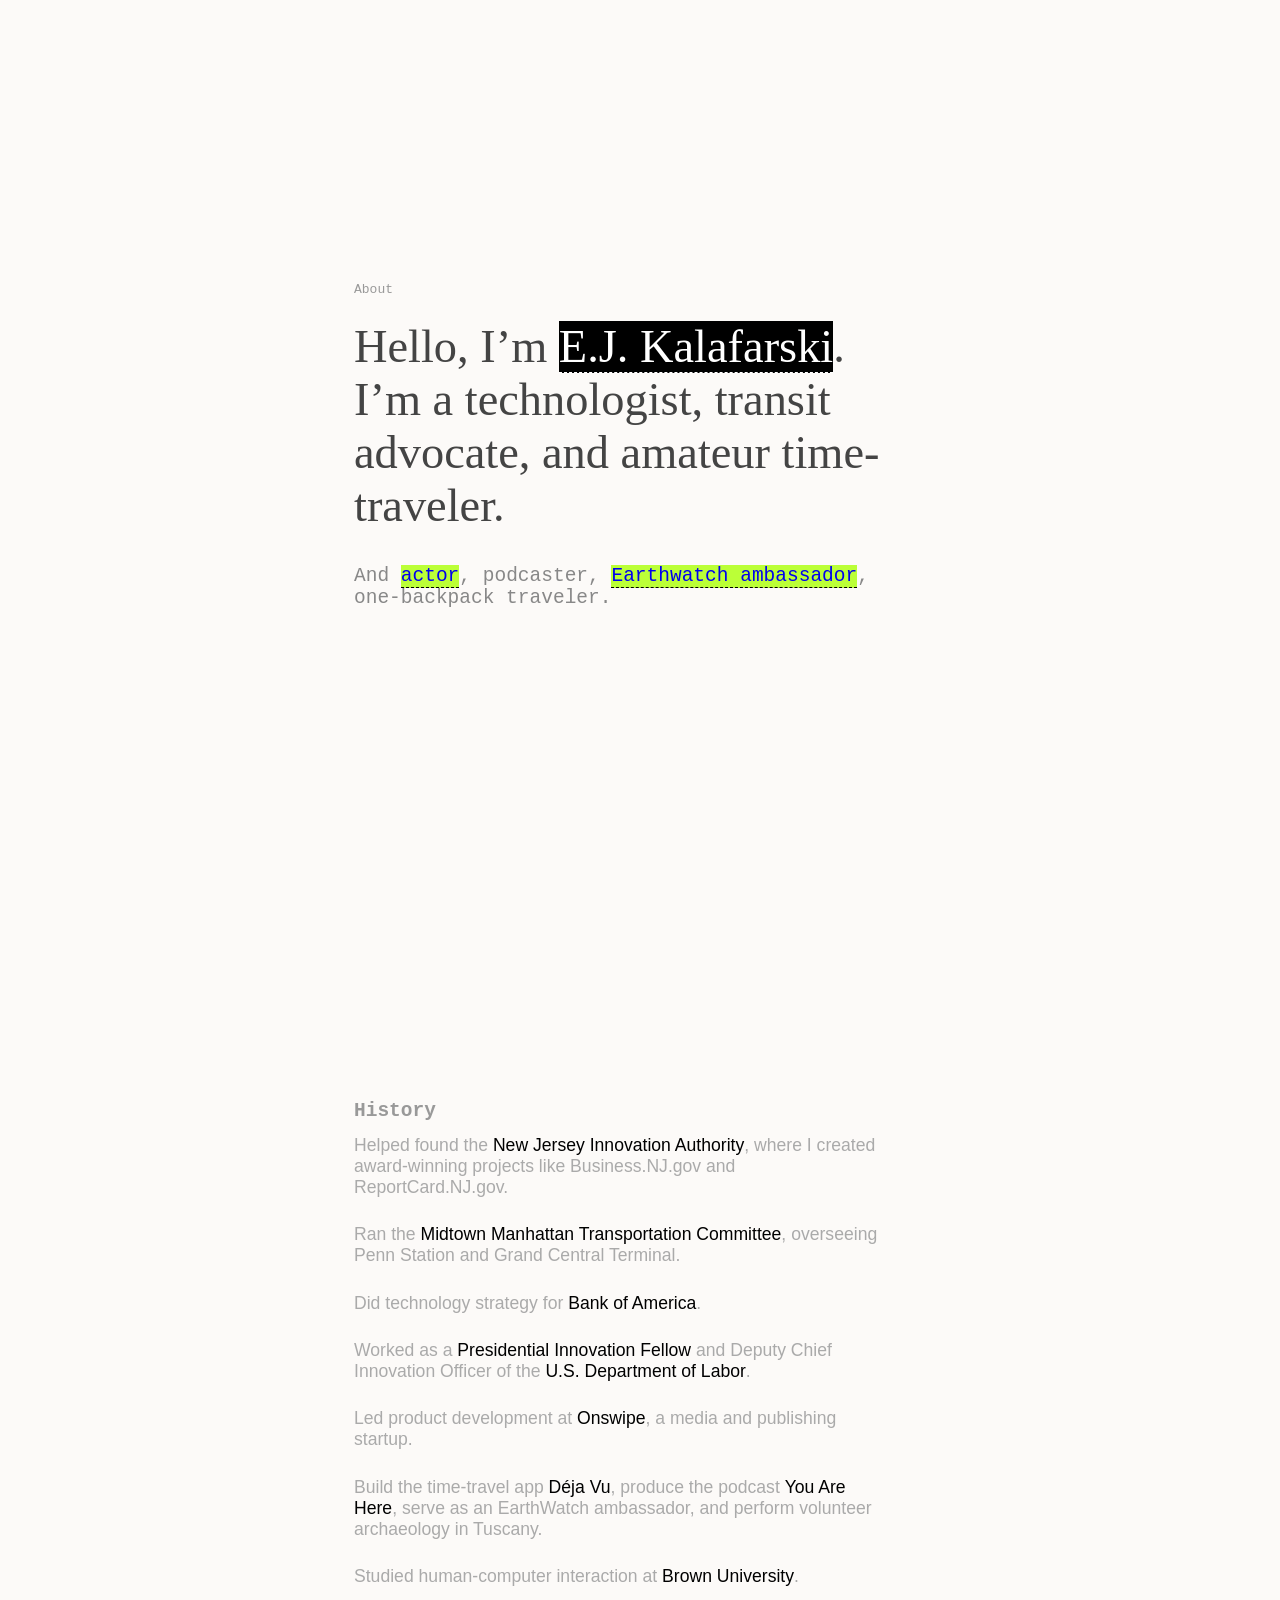
==== layouts/index.html @ 82552f63 "Wide card" ====
<!DOCTYPE html>
<html lang="en">
<head>
    <meta charset="UTF-8">
    <meta name="viewport" content="width=device-width, initial-scale=1.0">
    <title>E.J. Kalafarski</title>

    <!-- Favicon -->
    <link rel="icon" href="/images/favicon.ico">
    <link rel="icon" href="/images/favicon.png">
    <link rel="icon" href="/images/favicon.svg">
    <link rel="apple-touch-icon" href="/images/apple-touch-icon.png">
    <link rel="me" href="https://mastodon.social/@ejkalafarski"/>

    <!-- SEO Meta Tags -->
    <meta name="description" content="E.J. Kalafarski is a technologist with the New Jersey Innovation Authority and the creator of You Are Here.">
    <meta name="keywords" content="E.J. Kalafarski, technologist, innovation, You Are Here, Presidential Innovation Fellow, human-computer interaction">
    <meta name="author" content="E.J. Kalafarski">
    <meta name="robots" content="index, follow">
    <link rel="canonical" href="https://ejkalafarski">

    <!-- Open Graph / Facebook -->
    <meta property="og:type" content="website">
    <meta property="og:url" content="https://ejkalafarski.com">
    <meta property="og:title" content="E.J. Kalafarski">
    <meta property="og:description" content="Technologist with the New Jersey Innovation Authority and the creator of You Are Here.">
    <meta property="og:image" content="/images/k-wide-card.png"/>
    <meta property="og:site_name" content="E.J. Kalafarski">
    <meta property="og:locale" content="en_US">

    <!-- Twitter -->
    <meta name="twitter:card" content="summary_large_image">
    <meta name="twitter:site" content="@ejkalafarski">
    <meta name="twitter:creator" content="@ejkalafarski">
    <meta name="twitter:url" content="https://ejkalafarski.com">
    <meta name="twitter:title" content="E.J. Kalafarski — Technologist">
    <meta name="twitter:description" content="Technologist with the New Jersey Innovation Authority and the creator of You Are Here.">
    <meta name="twitter:image" content="https://daringfireball.net/graphics/df-wide-card.png">

    <style>
    * {
        margin: 0;
        padding: 0;
        box-sizing: border-box;
    }

    ::selection {
        background-color: #ffb7b7;
    }

    body {
        background-color: #FCFAF8;
        font-family: Georgia;
    }

    main {
        max-width: 620px;
        margin: 0 auto;
        padding: 0 24px;
        padding-right: 60px;
    }

    section {
        min-height: 100vh;
        display: flex;
        flex-direction: column;
        justify-content: center;
        padding: 80px 0;
    }

    h1 {
        font-size: 2.9em;
        font-weight: normal;
        color: #444;
        padding: .5em 0;
    }

    h1 strong {
        background-color: black;
        color: white;
        border-bottom: 1px dashed white;
    }

    .subhead {
        font-size: 1.5em;
        font-weight: normal;
        color: #888;
        padding: .5em 0;
    }

    ul {
        padding: 0;
        margin: 0;
    }

    li {
        font-family: sans-serif;
        font-size: 1.1em;
        font-weight: 100;
        color: #aaa;
        padding: .75em 0;
        list-style: none;
    }

    a {
        background: #BBFF37;
        text-decoration: none;
        border-bottom: 1px dashed black;
    }

    strong {
        font-weight: normal;
        color: black;
    }

    section p, h2 {
        font-family: monospace; color: #999;
    }

    @media (max-width: 768px) {
        main {
            padding-right: 50px;
        }

        section {
            min-height: auto;
            padding: 70px 0;
        }
    }
    </style>

    <!-- Google tag (gtag.js) -->
    <script async src="https://www.googletagmanager.com/gtag/js?id=G-PQM5FTX5YG"></script>
    <script>
      window.dataLayer = window.dataLayer || [];
      function gtag(){dataLayer.push(arguments);}
      gtag('js', new Date());

      gtag('config', 'G-PQM5FTX5YG');
    </script>

</head>
<body>
    <main>
        <section>
            <p>About</p>
            <h1>
                Hello, I’m <strong>E.J. Kalafarski</strong>. I’m a technologist, transit advocate, and amateur time-traveler.
            </h1>
            <p class="subhead">
                And <a href="https://www.backstage.com/tal/ejkalafarski/" target="_blank">actor</a>, podcaster, <a href="https://earthwatch.org/stories/thinking-lot-about-roman-empire" target="_blank">Earthwatch ambassador</a>, one-backpack traveler.
            </h2>
        </section>
        <section>
            <h2>History</h2>
            <ul>
                <li>
                    Helped found the <strong>New Jersey Innovation Authority</strong>, where I created award-winning projects like Business.NJ.gov and ReportCard.NJ.gov.
                </li>
                <li>
                    Ran the <strong>Midtown Manhattan Transportation Committee</strong>, overseeing Penn Station and Grand Central Terminal.
                </li>
                <li>
                    Did technology strategy for <strong>Bank of America</strong>.
                </li>
                <li>
                    Worked as a <strong>Presidential Innovation Fellow</strong> and Deputy Chief Innovation Officer of the <strong>U.S. Department of Labor</strong>.
                </li>
                <li>
                    Led product development at <strong>Onswipe</strong>, a media and publishing startup.
                </li>
                <li>
                    Build the time-travel app <strong>Déja Vu</strong>, produce the podcast <strong>You Are Here</strong>, serve as an EarthWatch ambassador, and perform volunteer archaeology in Tuscany.
                </li>
                <li>
                    Studied human-computer interaction at <strong>Brown University</strong>.
                </li>
            </ul>
        </section>

    </main>
</body>
</html>
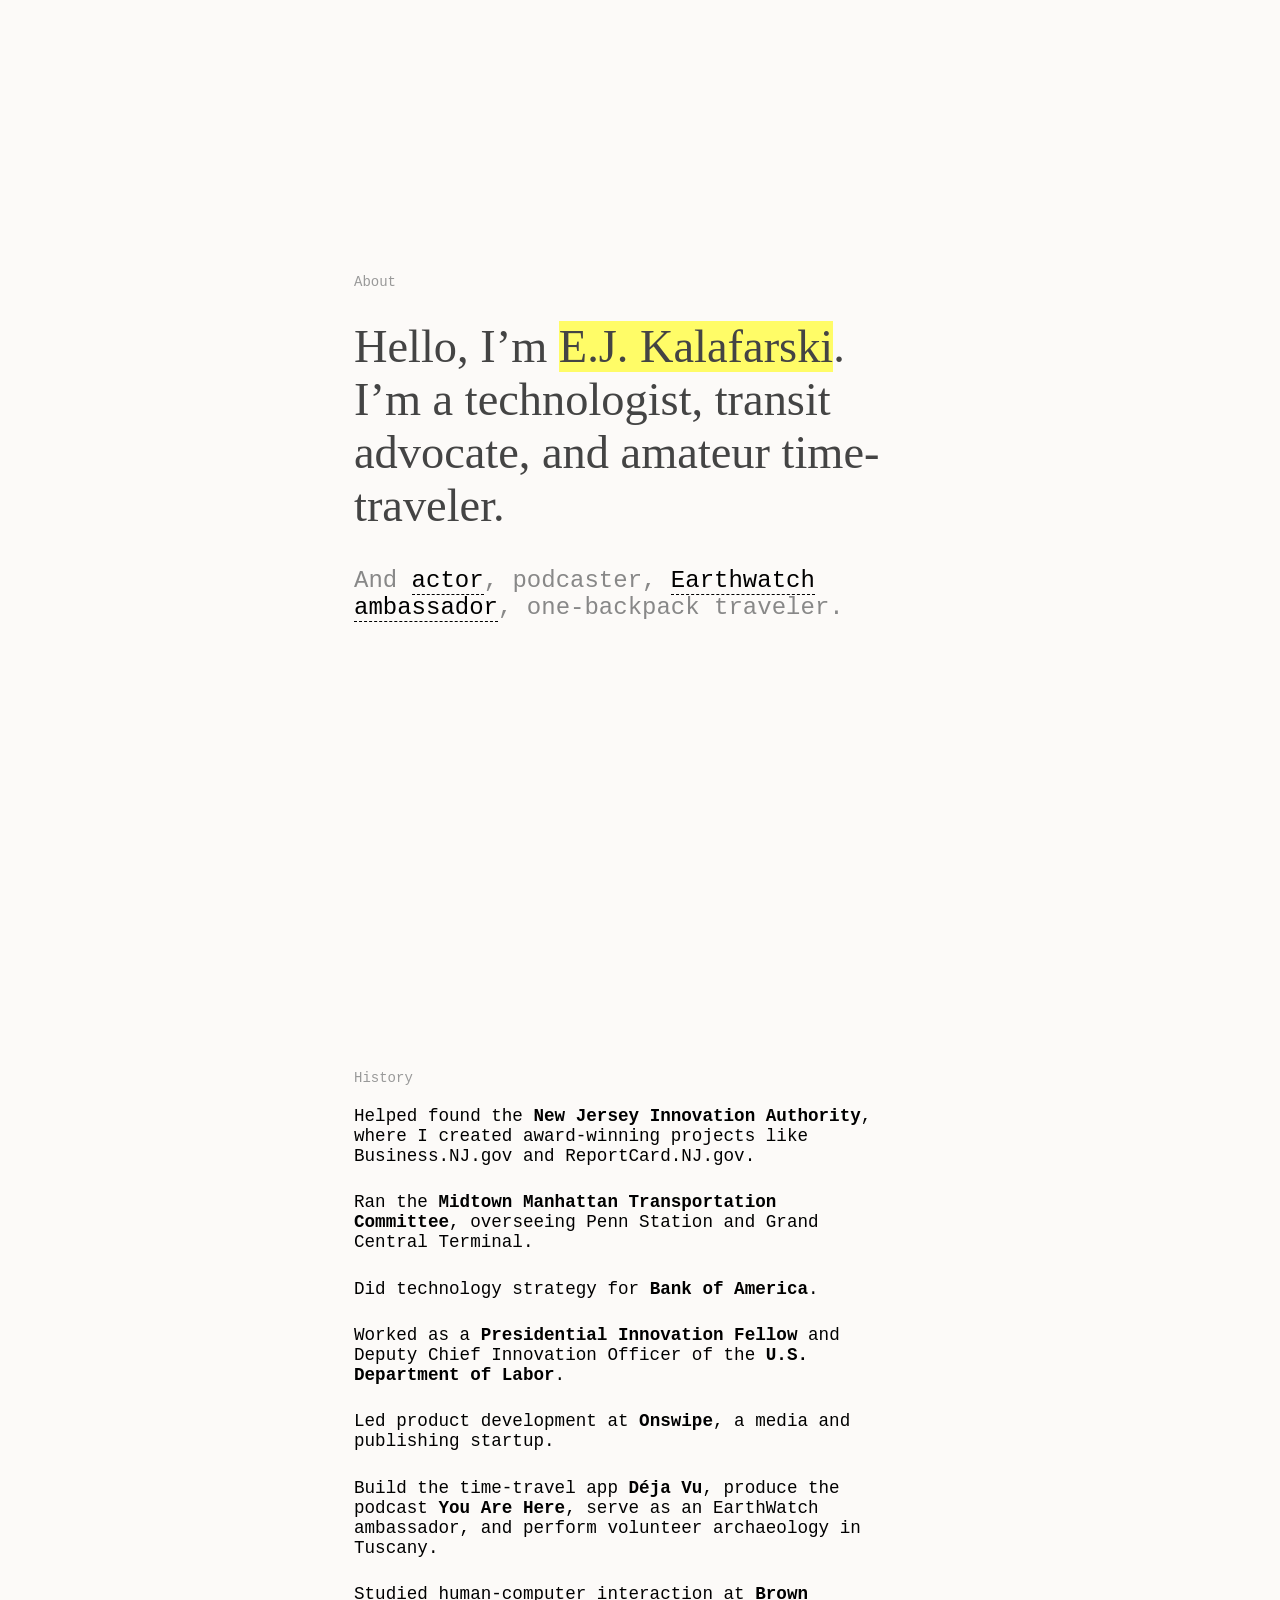
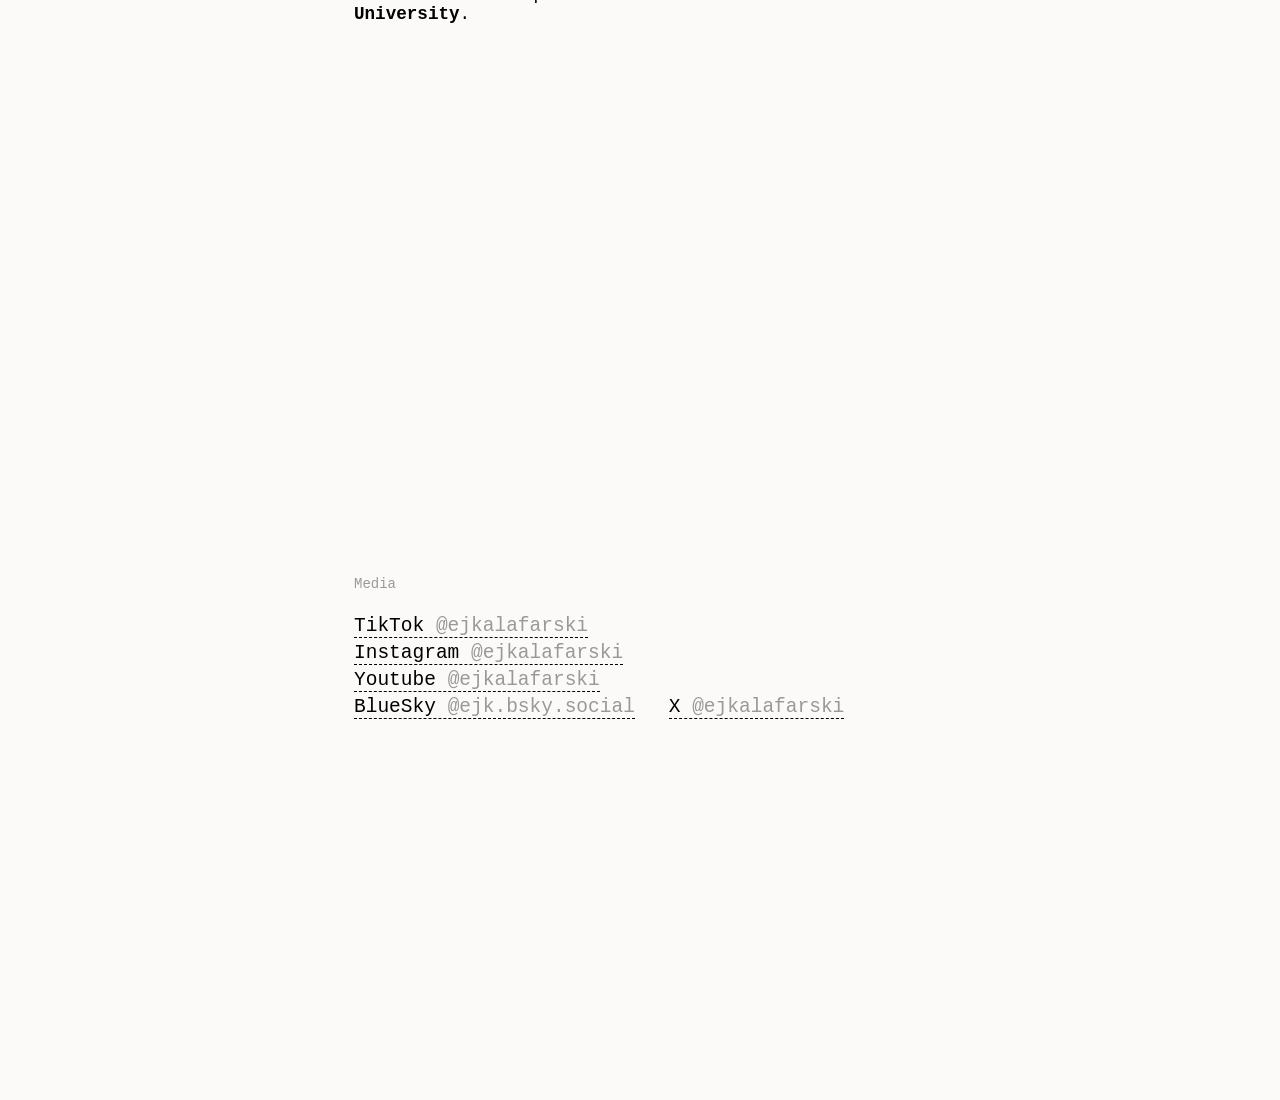
==== commit c5270476: "Redid homepage styles" ====
--- a/layouts/index.html
+++ b/layouts/index.html
@@ -50,7 +50,7 @@
 
     body {
         background-color: #FCFAF8;
-        font-family: Georgia;
+        font-family: -apple-system, monospace;
     }
 
     main {
@@ -69,6 +69,7 @@
     }
 
     h1 {
+        font-family: Georgia;
         font-size: 2.9em;
         font-weight: normal;
         color: #444;
@@ -76,14 +77,13 @@
     }
 
     h1 strong {
-        background-color: black;
-        color: white;
-        border-bottom: 1px dashed white;
-    }
-
-    .subhead {
+        background: #FFFC67;
+        font-weight: normal;
+    }
+
+    .subhead, nav {
         font-size: 1.5em;
-        font-weight: normal;
+        font-weight: 300;
         color: #888;
         padding: .5em 0;
     }
@@ -94,27 +94,42 @@
     }
 
     li {
-        font-family: sans-serif;
+        font-weight: 300;
         font-size: 1.1em;
-        font-weight: 100;
-        color: #aaa;
         padding: .75em 0;
         list-style: none;
     }
 
     a {
-        background: #BBFF37;
         text-decoration: none;
         border-bottom: 1px dashed black;
-    }
-
-    strong {
+        color: black;
+    }
+
+    a:hover {
+        background: #B6E3FF;
+    }
+
+    section ul li strong {
+        font-weight: 600;
+        color: black;
+    }
+
+    section p, h2 {
+        color: #999;
+        padding: .5em 0;
+        font-size: 14px;
         font-weight: normal;
-        color: black;
-    }
-
-    section p, h2 {
-        font-family: monospace; color: #999;
+    }
+
+    nav a {
+        margin-right: 1em;
+        font-family: monospace;
+        white-space: nowrap;
+    }
+
+    nav a span {
+        color: #999;
     }
 
     @media (max-width: 768px) {
@@ -177,7 +192,16 @@
                 </li>
             </ul>
         </section>
-
+        <section>
+            <h2>Media</h2>
+            <nav>
+                <a href="https://www.tiktok.com/@ejkalafarski">TikTok <span>@ejkalafarski</span></a>
+                <a href="https://www.instagram.com/ejkalafarski/">Instagram <span>@ejkalafarski</span></a>
+                <a href="https://www.youtube.com/@ejkalafarski">Youtube <span>@ejkalafarski</span></a>
+                <a href="https://bsky.app/profile/ejk.bsky.social">BlueSky <span>@ejk.bsky.social</span></a>
+                <a href="https://x.com/ejkalafarski">X <span>@ejkalafarski</span></a>
+            </nav>
+        </section>
     </main>
 </body>
 </html>
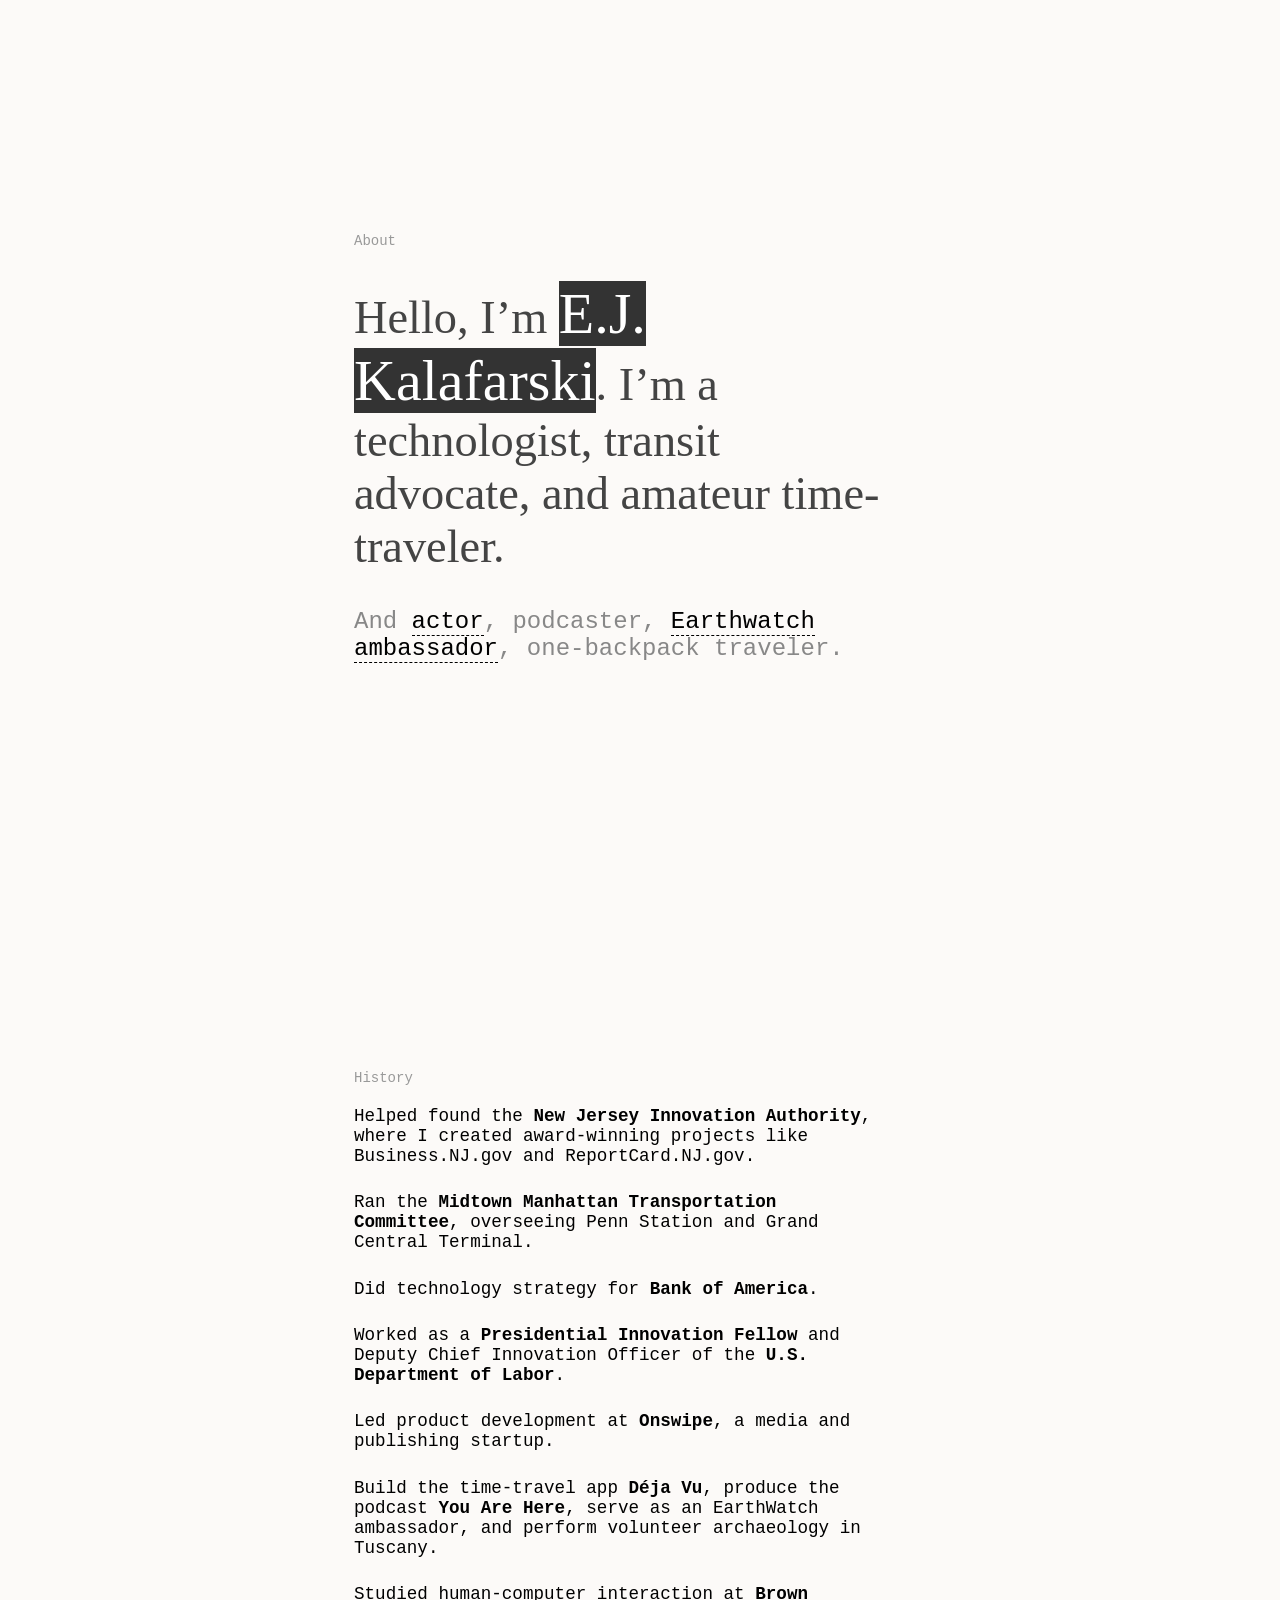
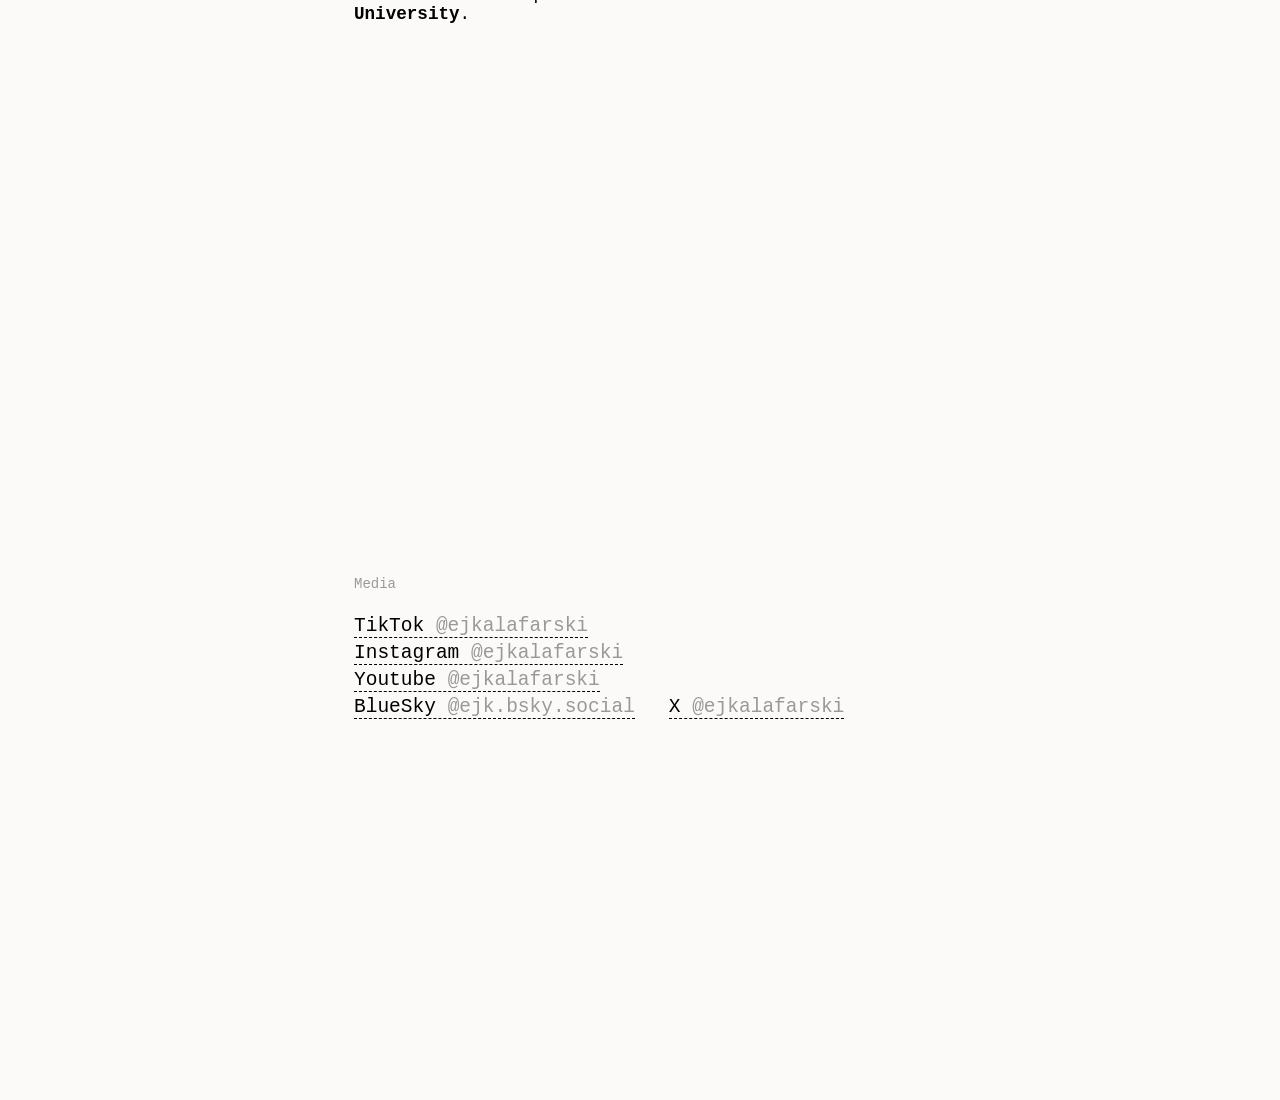
==== commit 48ec1f9d: "Name size" ====
--- a/layouts/index.html
+++ b/layouts/index.html
@@ -78,6 +78,9 @@
 
     h1 strong {
         background: #FFFC67;
+        background: #333;
+        font-size: 1.25em;
+        color: white;
         font-weight: normal;
     }
 
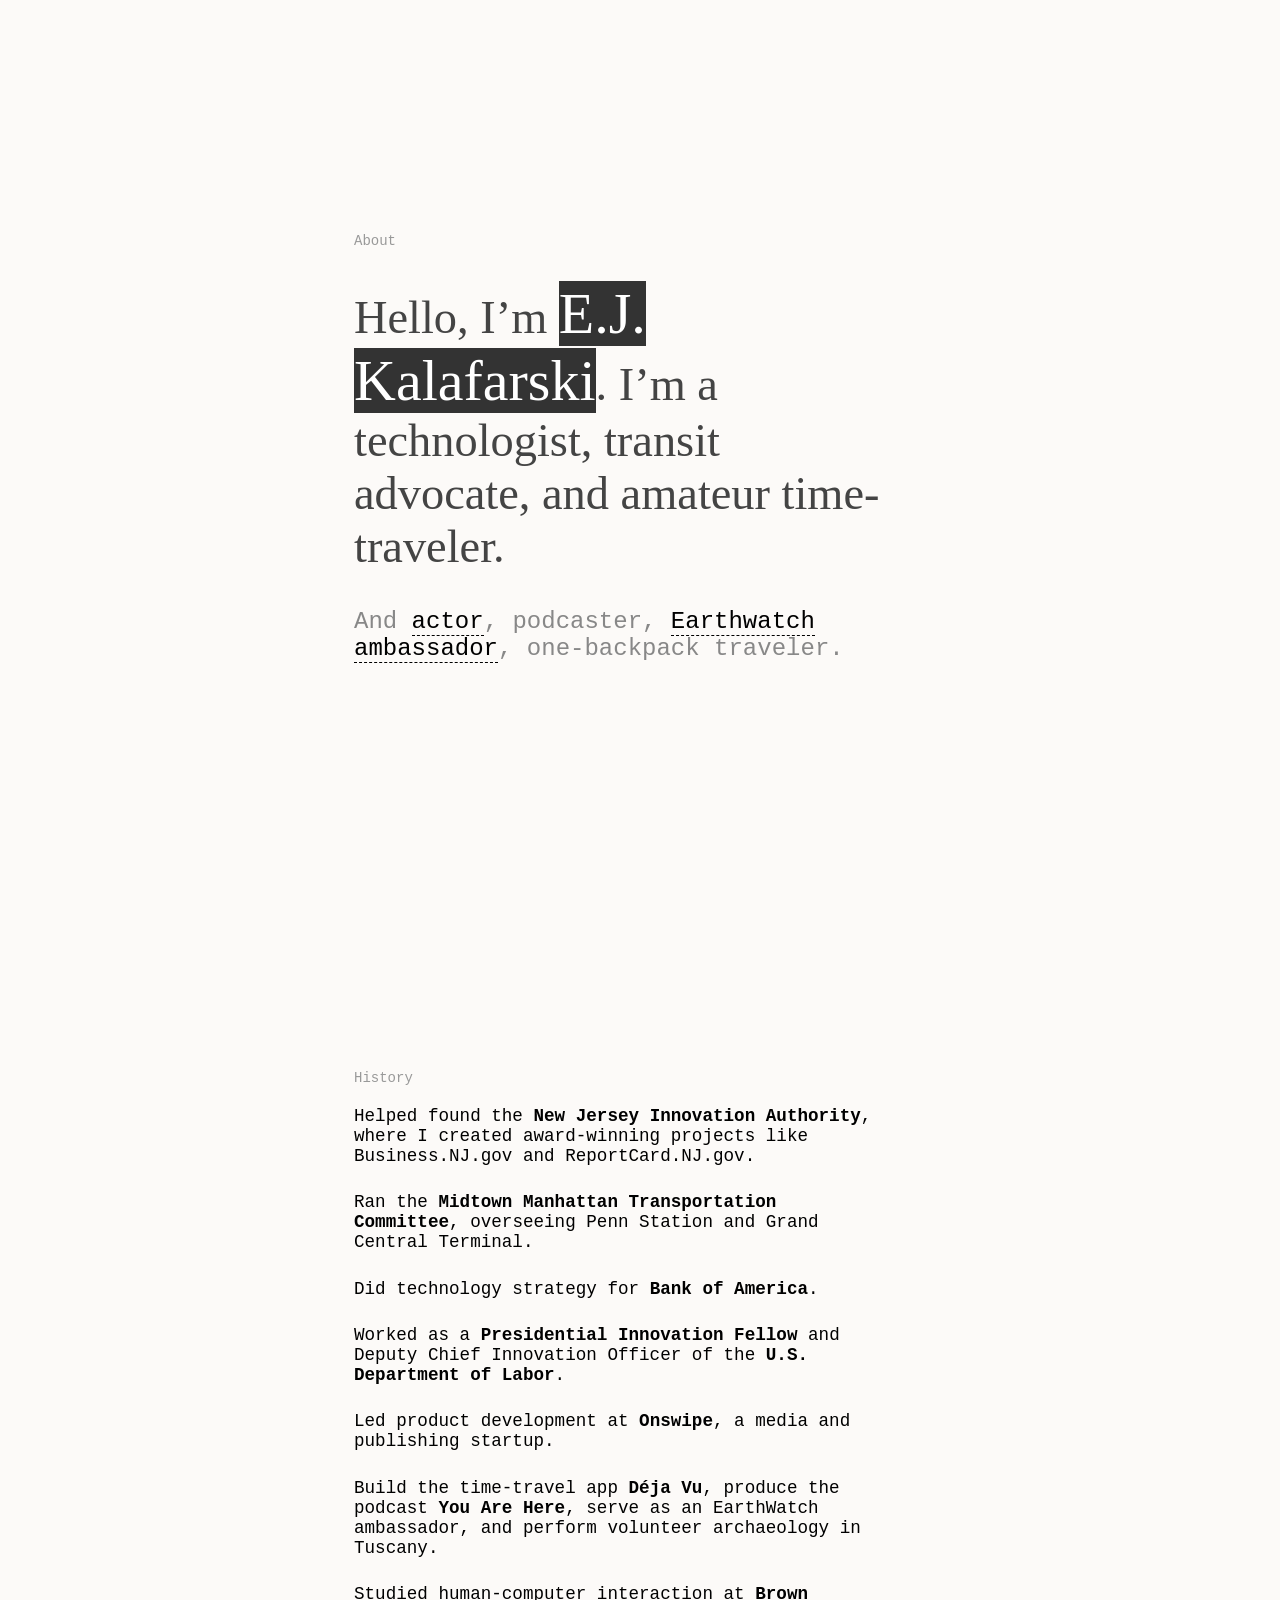
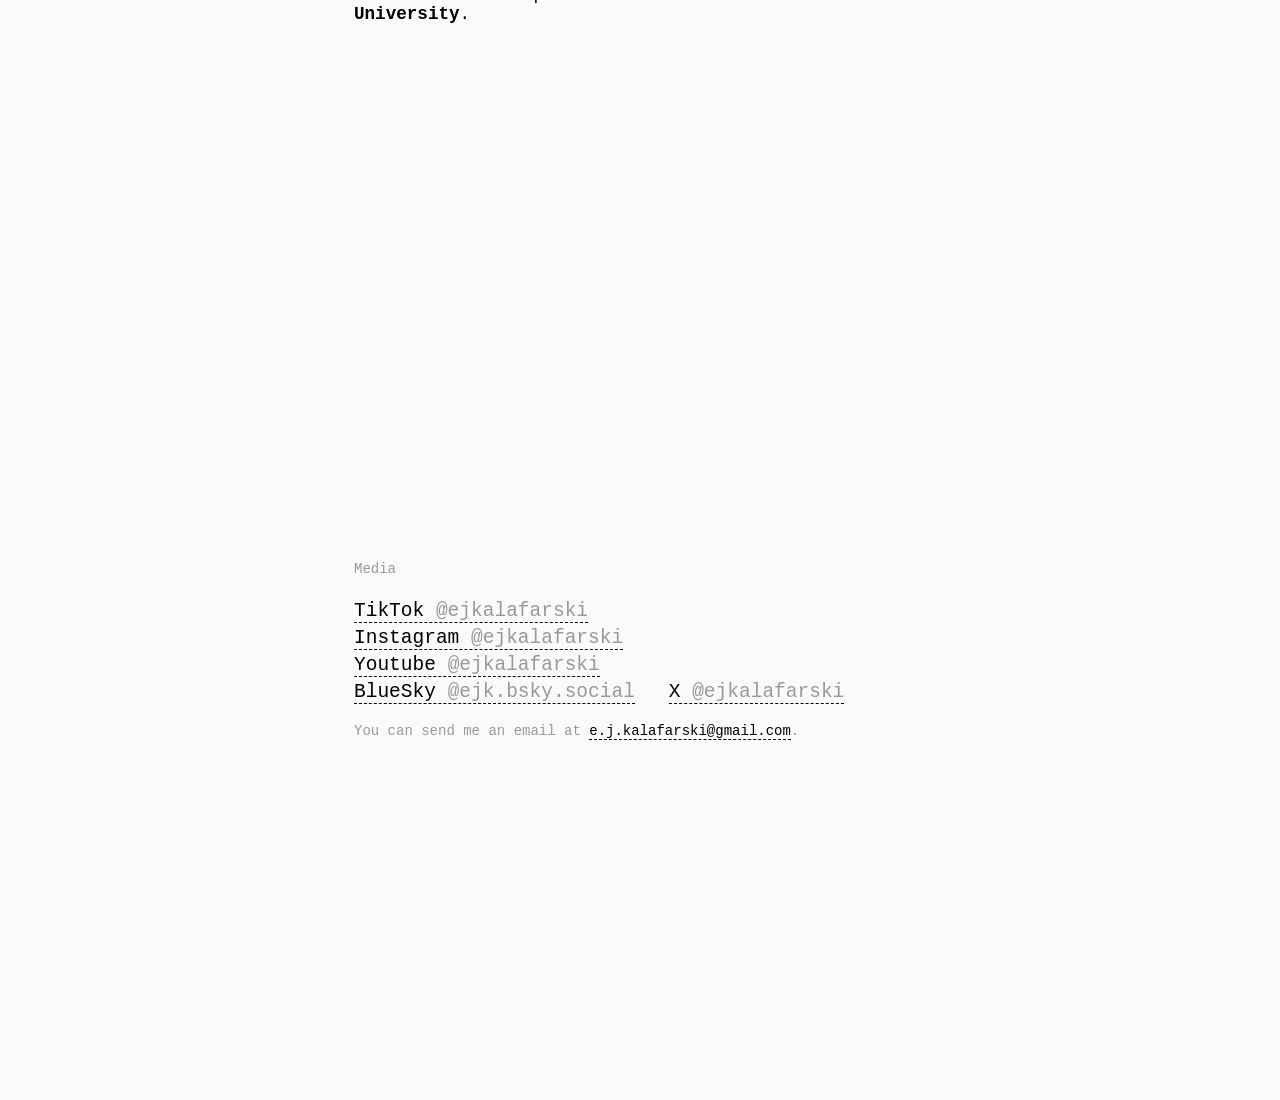
==== commit 4d9086c7: "Highlight color" ====
--- a/layouts/index.html
+++ b/layouts/index.html
@@ -5,21 +5,21 @@
     <meta name="viewport" content="width=device-width, initial-scale=1.0">
     <title>E.J. Kalafarski</title>
 
+    <!-- SEO Meta Tags -->
+    <meta name="description" content="E.J. Kalafarski is a technologist with the New Jersey Innovation Authority and the creator of You Are Here.">
+    <meta name="keywords" content="E.J. Kalafarski, technologist, innovation, You Are Here, Presidential Innovation Fellow, human-computer interaction">
+    <meta name="author" content="E.J. Kalafarski">
+    <meta name="robots" content="index, follow">
+    <link rel="canonical" href="https://ejkalafarski.com">
+    <link rel="me" href="https://mastodon.social/@ejkalafarski"/>
+
     <!-- Favicon -->
     <link rel="icon" href="/images/favicon.ico">
     <link rel="icon" href="/images/favicon.png">
     <link rel="icon" href="/images/favicon.svg">
     <link rel="apple-touch-icon" href="/images/apple-touch-icon.png">
-    <link rel="me" href="https://mastodon.social/@ejkalafarski"/>
-
-    <!-- SEO Meta Tags -->
-    <meta name="description" content="E.J. Kalafarski is a technologist with the New Jersey Innovation Authority and the creator of You Are Here.">
-    <meta name="keywords" content="E.J. Kalafarski, technologist, innovation, You Are Here, Presidential Innovation Fellow, human-computer interaction">
-    <meta name="author" content="E.J. Kalafarski">
-    <meta name="robots" content="index, follow">
-    <link rel="canonical" href="https://ejkalafarski">
-
-    <!-- Open Graph / Facebook -->
+
+    <!-- Open Graph -->
     <meta property="og:type" content="website">
     <meta property="og:url" content="https://ejkalafarski.com">
     <meta property="og:title" content="E.J. Kalafarski">
@@ -28,15 +28,6 @@
     <meta property="og:site_name" content="E.J. Kalafarski">
     <meta property="og:locale" content="en_US">
 
-    <!-- Twitter -->
-    <meta name="twitter:card" content="summary_large_image">
-    <meta name="twitter:site" content="@ejkalafarski">
-    <meta name="twitter:creator" content="@ejkalafarski">
-    <meta name="twitter:url" content="https://ejkalafarski.com">
-    <meta name="twitter:title" content="E.J. Kalafarski — Technologist">
-    <meta name="twitter:description" content="Technologist with the New Jersey Innovation Authority and the creator of You Are Here.">
-    <meta name="twitter:image" content="https://daringfireball.net/graphics/df-wide-card.png">
-
     <style>
     * {
         margin: 0;
@@ -45,7 +36,7 @@
     }
 
     ::selection {
-        background-color: #ffb7b7;
+        background-color: yellow;
     }
 
     body {
@@ -77,7 +68,6 @@
     }
 
     h1 strong {
-        background: #FFFC67;
         background: #333;
         font-size: 1.25em;
         color: white;
@@ -110,7 +100,7 @@
     }
 
     a:hover {
-        background: #B6E3FF;
+        background: #A4E3FF;
     }
 
     section ul li strong {
@@ -204,6 +194,7 @@
                 <a href="https://bsky.app/profile/ejk.bsky.social">BlueSky <span>@ejk.bsky.social</span></a>
                 <a href="https://x.com/ejkalafarski">X <span>@ejkalafarski</span></a>
             </nav>
+            <p>You can send me an email at <a href="mailto:e.j.kalafarski@gmail.com">e.j.kalafarski@gmail.com</a>.</p>
         </section>
     </main>
 </body>
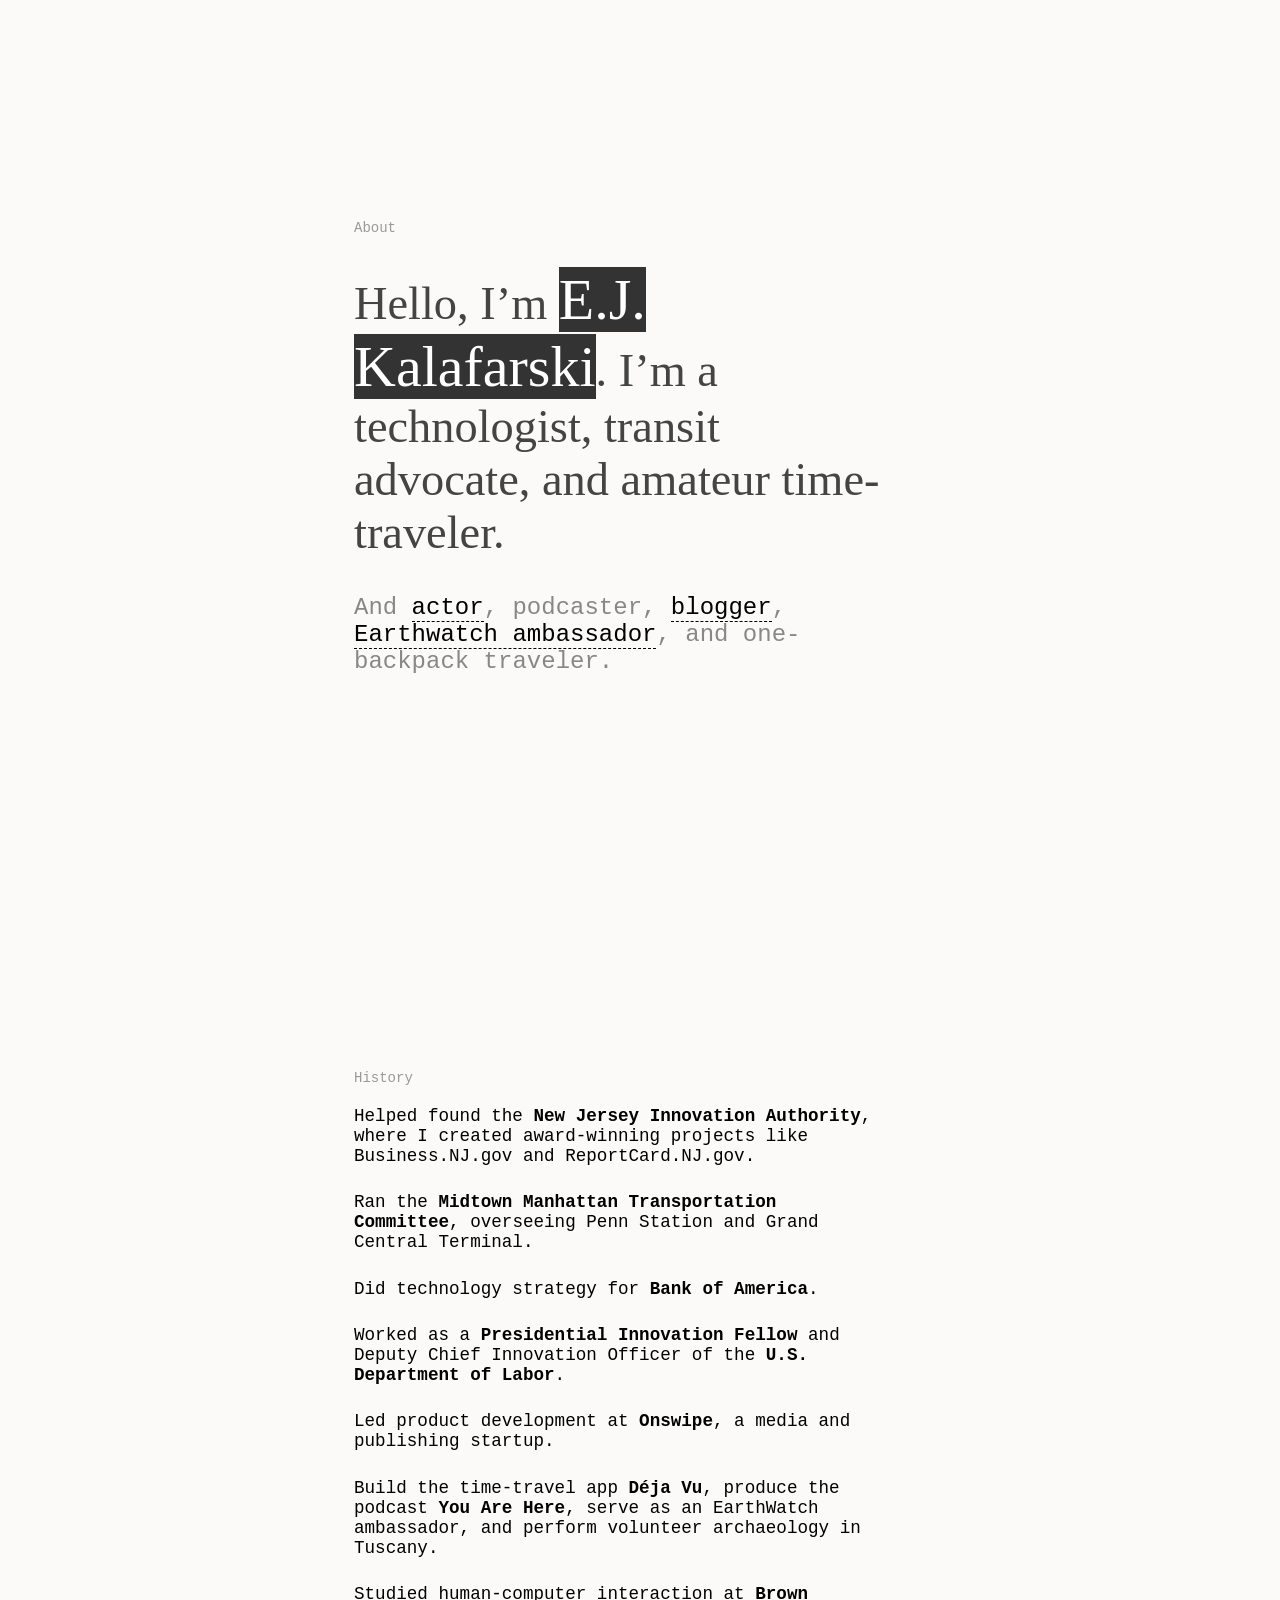
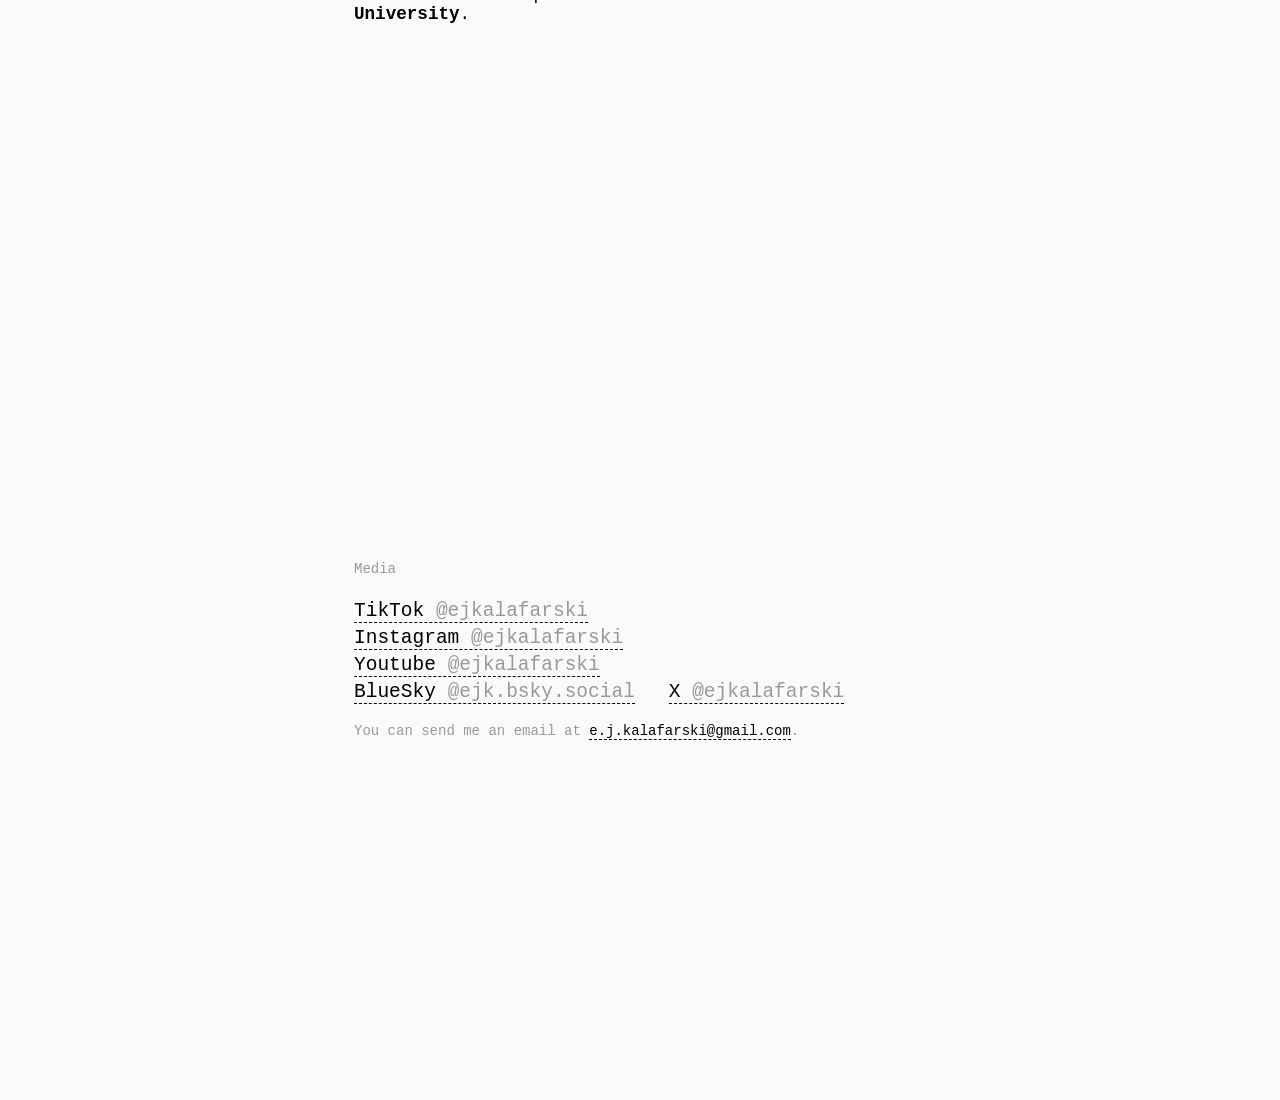
==== commit de985acf: "Link to blog" ====
--- a/layouts/index.html
+++ b/layouts/index.html
@@ -156,7 +156,7 @@
                 Hello, I’m <strong>E.J. Kalafarski</strong>. I’m a technologist, transit advocate, and amateur time-traveler.
             </h1>
             <p class="subhead">
-                And <a href="https://www.backstage.com/tal/ejkalafarski/" target="_blank">actor</a>, podcaster, <a href="https://earthwatch.org/stories/thinking-lot-about-roman-empire" target="_blank">Earthwatch ambassador</a>, one-backpack traveler.
+                And <a href="https://www.backstage.com/tal/ejkalafarski/" target="_blank">actor</a>, podcaster, <a href="/blog/">blogger</a>, <a href="https://earthwatch.org/stories/thinking-lot-about-roman-empire" target="_blank">Earthwatch ambassador</a>, and one-backpack traveler.
             </h2>
         </section>
         <section>
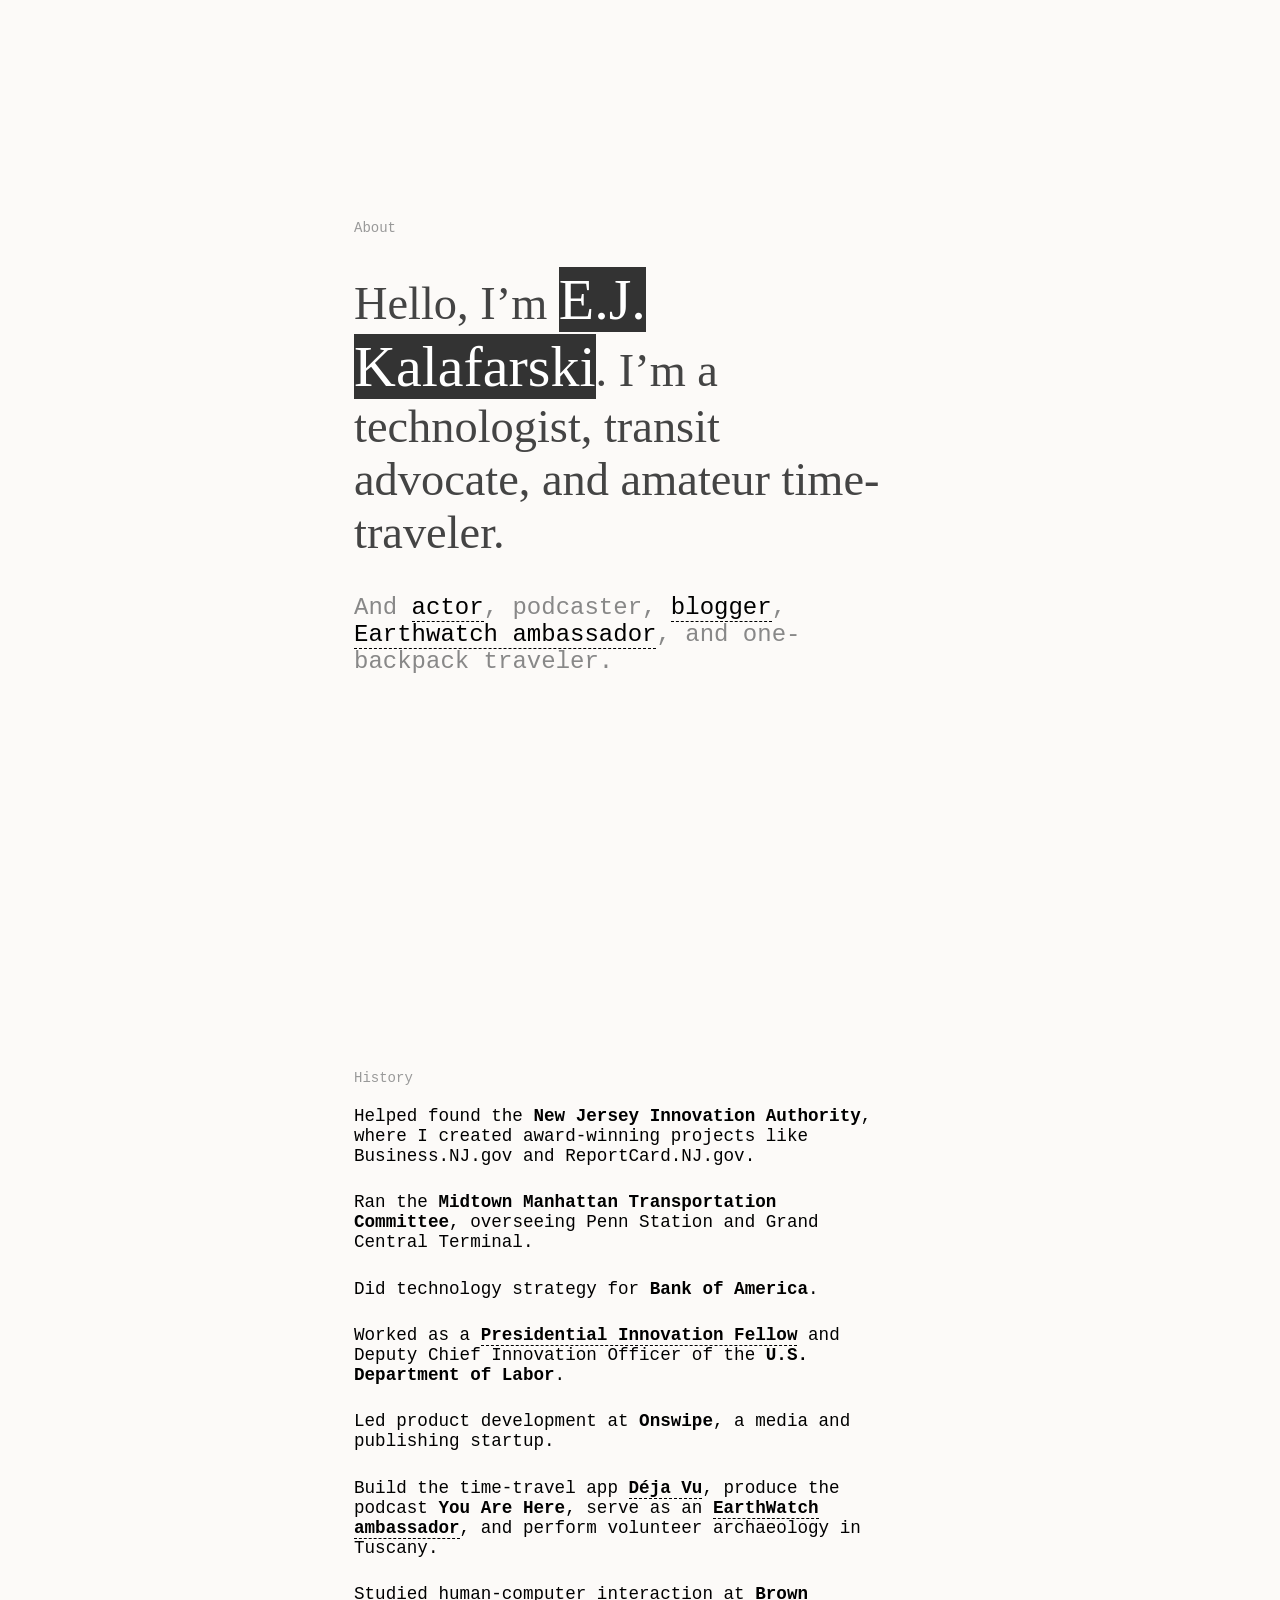
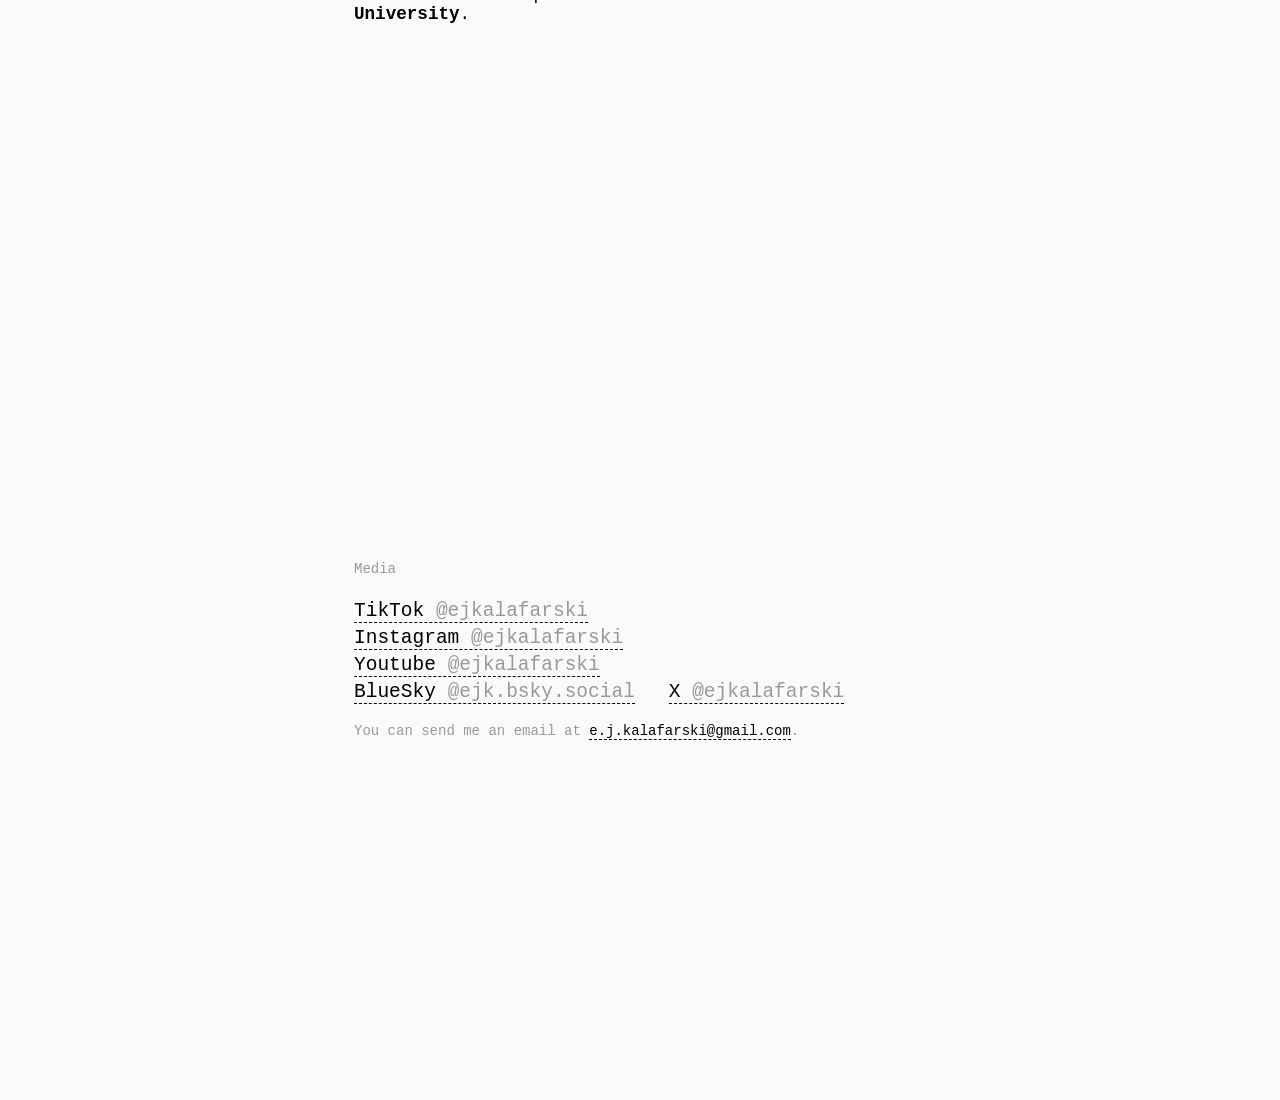
==== commit c402bfb8: "More links" ====
--- a/layouts/index.html
+++ b/layouts/index.html
@@ -172,13 +172,13 @@
                     Did technology strategy for <strong>Bank of America</strong>.
                 </li>
                 <li>
-                    Worked as a <strong>Presidential Innovation Fellow</strong> and Deputy Chief Innovation Officer of the <strong>U.S. Department of Labor</strong>.
+                    Worked as a <strong><a href="https://presidentialinnovationfellows.gov/fellows/ej-kalafarski/" target="_blank">Presidential Innovation Fellow</a></strong> and Deputy Chief Innovation Officer of the <strong>U.S. Department of Labor</strong>.
                 </li>
                 <li>
                     Led product development at <strong>Onswipe</strong>, a media and publishing startup.
                 </li>
                 <li>
-                    Build the time-travel app <strong>Déja Vu</strong>, produce the podcast <strong>You Are Here</strong>, serve as an EarthWatch ambassador, and perform volunteer archaeology in Tuscany.
+                    Build the time-travel app <strong><a href="" target="_blank">Déja Vu</a></strong>, produce the podcast <strong>You Are Here</strong>, serve as an <strong><a href="https://earthwatch.org/stories/thinking-lot-about-roman-empire" target="_blank">EarthWatch ambassador</a></strong>, and perform volunteer archaeology in Tuscany.
                 </li>
                 <li>
                     Studied human-computer interaction at <strong>Brown University</strong>.
